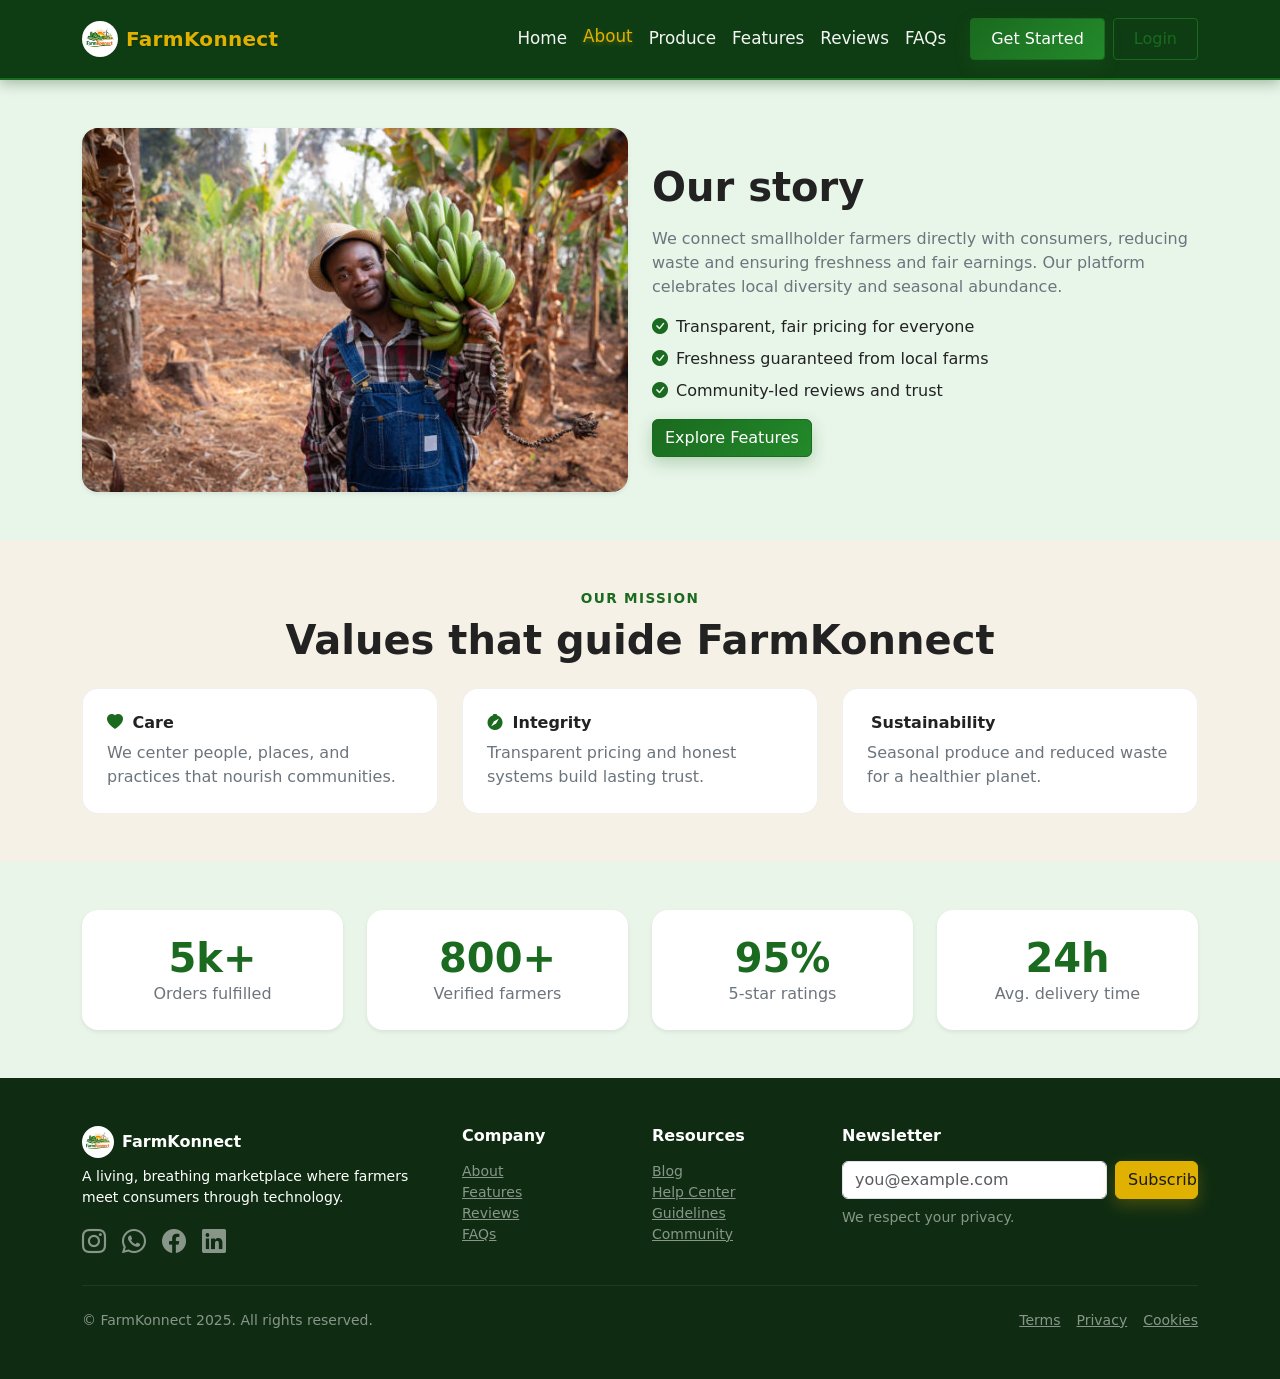
==== about.html @ ef6e6084 "projectFirstPush" ====
<!doctype html>
<html lang="en">

<head>
    <meta charset="utf-8" />
    <meta name="viewport" content="width=device-width, initial-scale=1" />
    <title>About — FarmKonnect</title>
    <link href="https://cdn.jsdelivr.net/npm/bootstrap@5.3.3/dist/css/bootstrap.min.css" rel="stylesheet"
        crossorigin="anonymous" />
    <link href="https://cdn.jsdelivr.net/npm/bootstrap-icons@1.11.3/font/bootstrap-icons.css" rel="stylesheet" />
    <link href="https://unpkg.com/aos@2.3.1/dist/aos.css" rel="stylesheet">
    <link rel="stylesheet" href="styles.css" />
</head>

<body>
    <header>
        <nav class="navbar navbar-expand-lg" aria-label="Primary">
            <div class="container">
                <a class="navbar-brand d-flex align-items-center gap-2" href="index.html">
                    <img src="assets/logo.png" alt="FarmKonnect logo" width="36" height="36"
                        class="rounded-circle object-fit-cover" />
                    <span class="fw-bold brand-text">FarmKonnect</span>
                </a>
                <button class="navbar-toggler" type="button" data-bs-toggle="collapse" data-bs-target="#primaryNav"
                    aria-controls="primaryNav" aria-expanded="false" aria-label="Toggle navigation">
                    <span class="navbar-toggler-icon"></span>
                </button>
                <div class="collapse navbar-collapse" id="primaryNav">
                    <ul class="navbar-nav ms-auto mb-2 mb-lg-0 align-items-lg-center">
                        <li class="nav-item"><a class="nav-link" href="index.html">Home</a></li>
                        <li class="nav-item"><a class="nav-link active" aria-current="page" href="about.html">About</a>
                        </li>
                        <li class="nav-item"><a class="nav-link" href="produce.html">Produce</a></li>
                        <li class="nav-item"><a class="nav-link" href="features.html">Features</a></li>
                        <li class="nav-item"><a class="nav-link" href="reviews.html">Reviews</a></li>
                        <li class="nav-item"><a class="nav-link" href="faqs.html">FAQs</a></li>
                        <li class="nav-item ms-lg-3 me-2"><a class="btn btn-ojaya btn-sm" href="signup.html">Get
                                Started</a></li>
                        <li class="nav-item"><a class="btn btn-outline-ojaya btn-sm" href="login.html">Login</a></li>
                    </ul>
                </div>
            </div>
        </nav>
    </header>

    <main>
        <section class="py-5 section-light-green">
            <div class="container">
                <div class="row align-items-center g-4">
                    <div class="col-lg-6" data-aos="fade-right">
                        <img src="/img/hero.jpg" class="img-fluid rounded-4 shadow-sm"
                            alt="Farmer harvesting fresh produce" loading="lazy" />
                    </div>
                    <div class="col-lg-6">
                        <h2 class="fw-bold h1 mb-3" data-aos="fade-left">Our story</h2>
                        <p class="text-secondary" data-aos="fade-left" data-aos-delay="100">We connect smallholder farmers directly with consumers, reducing waste
                            and ensuring freshness and fair earnings. Our platform celebrates local diversity and
                            seasonal abundance.</p>
                        <ul class="list-unstyled" data-aos="fade-left" data-aos-delay="200">
                            <li class="d-flex align-items-start gap-2 mb-2"><i
                                    class="bi bi-check-circle-fill text-ojaya"></i><span>Transparent, fair pricing for
                                    everyone</span></li>
                            <li class="d-flex align-items-start gap-2 mb-2"><i
                                    class="bi bi-check-circle-fill text-ojaya"></i><span>Freshness guaranteed from local
                                    farms</span></li>
                            <li class="d-flex align-items-start gap-2"><i
                                    class="bi bi-check-circle-fill text-ojaya"></i><span>Community-led reviews and
                                    trust</span></li>
                        </ul>
                        <a href="features.html" class="btn btn-ojaya" data-aos="fade-left" data-aos-delay="300">Explore Features</a>
                    </div>
                </div>
            </div>
        </section>
        <section class="py-5 section-beige">
            <div class="container">
                <div class="text-center mb-4">
                    <p class="overline text-uppercase fw-semibold text-ojaya mb-2">Our Mission</p>
                    <h2 class="fw-bold h1 mb-3">Values that guide FarmKonnect</h2>
                </div>
                <div class="row g-4">
                    <div class="col-md-4">
                        <div class="feature-card p-4 h-100">
                            <h6 class="fw-bold mb-2"><i class="bi bi-heart-fill text-ojaya me-1"></i> Care</h6>
                            <p class="text-secondary mb-0">We center people, places, and practices that nourish communities.</p>
                        </div>
                    </div>
                    <div class="col-md-4">
                        <div class="feature-card p-4 h-100">
                            <h6 class="fw-bold mb-2"><i class="bi bi-compass-fill text-ojaya me-1"></i> Integrity</h6>
                            <p class="text-secondary mb-0">Transparent pricing and honest systems build lasting trust.</p>
                        </div>
                    </div>
                    <div class="col-md-4">
                        <div class="feature-card p-4 h-100">
                            <h6 class="fw-bold mb-2"><i class="bi bi-seedling text-ojaya me-1"></i> Sustainability</h6>
                            <p class="text-secondary mb-0">Seasonal produce and reduced waste for a healthier planet.</p>
                        </div>
                    </div>
                </div>
            </div>
        </section>

        <section class="py-5 section-sage">
            <div class="container">
                <div class="row text-center g-4">
                    <div class="col-6 col-md-3">
                        <div class="p-4 bg-white rounded-4 shadow-sm">
                            <div class="display-6 fw-bold text-ojaya">5k+</div>
                            <div class="text-secondary">Orders fulfilled</div>
                        </div>
                    </div>
                    <div class="col-6 col-md-3">
                        <div class="p-4 bg-white rounded-4 shadow-sm">
                            <div class="display-6 fw-bold text-ojaya">800+</div>
                            <div class="text-secondary">Verified farmers</div>
                        </div>
                    </div>
                    <div class="col-6 col-md-3">
                        <div class="p-4 bg-white rounded-4 shadow-sm">
                            <div class="display-6 fw-bold text-ojaya">95%</div>
                            <div class="text-secondary">5-star ratings</div>
                        </div>
                    </div>
                    <div class="col-6 col-md-3">
                        <div class="p-4 bg-white rounded-4 shadow-sm">
                            <div class="display-6 fw-bold text-ojaya">24h</div>
                            <div class="text-secondary">Avg. delivery time</div>
                        </div>
                    </div>
                </div>
            </div>
        </section>
    </main>

    <footer class="footer text-white">
        <div class="container py-5">
            <div class="row g-4">
                <div class="col-md-6 col-lg-4">
                    <div class="d-flex align-items-center gap-2 mb-2">
                        <img src="assets/logo.png" alt="FarmKonnect logo" width="32" height="32"
                            class="rounded-circle object-fit-cover" />
                        <span class="fw-bold">FarmKonnect</span>
                    </div>
                    <p class="small mb-3">A living, breathing marketplace where farmers meet consumers through
                        technology.</p>
                    <div class="d-flex gap-3">
                        <a class="text-white-50 hover-white" href="#" aria-label="Instagram"><i
                                class="bi bi-instagram fs-4"></i></a>
                        <a class="text-white-50 hover-white" href="#" aria-label="Twitter"><i
                                class="bi bi-whatsapp fs-4"></i></a>
                        <a class="text-white-50 hover-white" href="#" aria-label="Facebook"><i
                                class="bi bi-facebook fs-4"></i></a>
                        <a class="text-white-50 hover-white" href="#" aria-label="LinkedIn"><i
                                class="bi bi-linkedin fs-4"></i></a>
                    </div>
                </div>
                <div class="col-6 col-lg-2">
                    <h6 class="fw-semibold mb-3">Company</h6>
                    <ul class="list-unstyled small">
                        <li><a class="text-white-50 hover-white" href="about.html">About</a></li>
                        <li><a class="text-white-50 hover-white" href="features.html">Features</a></li>
                        <li><a class="text-white-50 hover-white" href="reviews.html">Reviews</a></li>
                        <li><a class="text-white-50 hover-white" href="faqs.html">FAQs</a></li>
                    </ul>
                </div>
                <div class="col-6 col-lg-2">
                    <h6 class="fw-semibold mb-3">Resources</h6>
                    <ul class="list-unstyled small">
                        <li><a class="text-white-50 hover-white" href="#">Blog</a></li>
                        <li><a class="text-white-50 hover-white" href="#">Help Center</a></li>
                        <li><a class="text-white-50 hover-white" href="#">Guidelines</a></li>
                        <li><a class="text-white-50 hover-white" href="#">Community</a></li>
                    </ul>
                </div>
                <div class="col-lg-4">
                    <h6 class="fw-semibold mb-3">Newsletter</h6>
                    <form class="d-flex gap-2">
                        <label for="newsletterEmail" class="visually-hidden">Email</label>
                        <input id="newsletterEmail" type="email" class="form-control" placeholder="you@example.com"
                            required />
                        <button type="submit" class="btn btn-gold">Subscribe</button>
                    </form>
                    <p class="small text-white-50 mt-2">We respect your privacy.</p>
                </div>
            </div>
            <hr class="border-white-25 my-4" />
            <div class="d-flex flex-column flex-md-row justify-content-between align-items-center small text-white-50">
                <p class="mb-2 mb-md-0">© FarmKonnect 2025. All rights reserved.</p>
                <div class="d-flex gap-3">
                    <a class="text-white-50 hover-white" href="#">Terms</a>
                    <a class="text-white-50 hover-white" href="#">Privacy</a>
                    <a class="text-white-50 hover-white" href="#">Cookies</a>
                </div>
            </div>
        </div>
    </footer>

    <script src="https://cdn.jsdelivr.net/npm/bootstrap@5.3.3/dist/js/bootstrap.bundle.min.js"
        crossorigin="anonymous"></script>
    
    <!-- Navbar scroll effect -->
    <script>
        window.addEventListener('scroll', function() {
            const navbar = document.querySelector('.navbar');
            if (window.scrollY > 50) {
                navbar.classList.add('scrolled');
            } else {
                navbar.classList.remove('scrolled');
            }
        });
    </script>
    
    <script src="https://unpkg.com/aos@2.3.1/dist/aos.js"></script>
    <script>
        AOS.init({
            duration: 800,
            once: true,
            offset: 100,
            easing: 'ease-out-cubic'
        });
    </script>
</body>

</html>
---- styles.css ----
/* 
  Ojà'yà Landing Page Styles (No custom JS)
  - Uses Bootstrap 5 + custom CSS (variables, animations)
  - CSS-only for natural animations and on-load reveals
  - AOS library for scroll animations
*/

:root {
    --green: #1A6A1F;
    --dark-green: #0f3d13;
    --gold: #E0B100;
    --beige: #F5F1E6;
    --white: #FFFFFF;
    --sage: #EAF5EA;
    --light-green: #e8f5e9;
    --cream: #fffbf0;

    --text: #222222;
    --muted: #6c757d;
}

html {
    scroll-behavior: smooth;
}

body {
    color: var(--text);
    background: var(--white);
    font-feature-settings: "liga" 1, "calt" 1;
}

/* Accessibility helpers */
.visually-hidden-focusable:active,
.visually-hidden-focusable:focus {
    position: static;
    width: auto;
    height: auto;
    overflow: visible;
    clip: auto;
    white-space: normal;
}

/* Brand accent */
.brand-text {
    color: var(--green);
    letter-spacing: 0.3px;
}

/* Utility */
.text-ojaya {
    color: var(--green) !important;
}

.bg-beige {
    background: var(--beige);
}

.overline {
    letter-spacing: 0.1em;
    font-size: 0.85rem;
}

.object-fit-cover {
    object-fit: cover;
}

/* Buttons */
.btn-ojaya {
    --bs-btn-color: #fff;
    --bs-btn-bg: var(--green);
    --bs-btn-border-color: var(--green);
    --bs-btn-hover-bg: #145218;
    --bs-btn-hover-border-color: #145218;
    --bs-btn-focus-shadow-rgb: 26, 106, 31;
    transform: translateZ(0);
    transition: transform .2s ease, box-shadow .2s ease, opacity .2s ease;
    box-shadow: 0 6px 16px rgba(26, 106, 31, 0.25);
    background-image: linear-gradient(135deg, var(--green), #238a2a);
}

.btn-ojaya:hover {
    transform: translateY(-2px) scale(1.02);
    box-shadow: 0 10px 24px rgba(26, 106, 31, 0.28);
}

.btn-outline-ojaya {
    --bs-btn-color: var(--green);
    --bs-btn-border-color: var(--green);
    --bs-btn-hover-color: #fff;
    --bs-btn-hover-bg: var(--green);
    --bs-btn-hover-border-color: var(--green);
    transition: transform .2s ease, box-shadow .2s ease;
}

.btn-outline-ojaya:hover {
    transform: translateY(-2px);
    box-shadow: 0 6px 18px rgba(26, 106, 31, .18);
}

.btn-gold {
    --bs-btn-color: #1a1a1a;
    --bs-btn-bg: var(--gold);
    --bs-btn-border-color: var(--gold);
    --bs-btn-hover-bg: #f0c200;
    --bs-btn-hover-border-color: #f0c200;
    transition: transform .2s ease, box-shadow .2s ease;
    box-shadow: 0 6px 16px rgba(224, 177, 0, 0.25);
}

.btn-gold:hover {
    transform: translateY(-2px);
    box-shadow: 0 10px 24px rgba(224, 177, 0, 0.28);
}

/* Navbar - Sticky with color change on scroll */
header {
    position: sticky;
    top: 0;
    z-index: 1030;
}

.navbar {
    background-color: var(--dark-green) !important;
    backdrop-filter: blur(10px);
    border-bottom: 2px solid var(--green);
    box-shadow: 0 4px 12px rgba(15, 61, 19, 0.3) !important;
    transition: background-color 0.3s ease, border-color 0.3s ease, box-shadow 0.3s ease;
    padding: 1rem 0;
}

/* Scrolled navbar - white background */
.navbar.scrolled {
    background-color: var(--white) !important;
    border-bottom: 2px solid rgba(26, 106, 31, 0.15);
    box-shadow: 0 4px 12px rgba(0, 0, 0, 0.1) !important;
}

.navbar .navbar-brand .brand-text {
    color: var(--gold) !important;
    text-shadow: 0 1px 2px rgba(0,0,0,0.2);
    transition: color 0.3s ease, text-shadow 0.3s ease;
}

.navbar.scrolled .navbar-brand .brand-text {
    color: var(--green) !important;
    text-shadow: none;
}

.navbar .nav-link {
    color: rgba(255,255,255,0.95) !important;
    font-weight: 500;
    font-size: 1.05rem;
    transition: color .3s ease, transform .2s ease, text-shadow .2s ease;
}

.navbar.scrolled .nav-link {
    color: var(--text) !important;
}

.navbar .nav-link:hover,
.navbar .nav-link.active {
    color: var(--gold) !important;
    transform: translateY(-2px);
    text-shadow: 0 2px 4px rgba(224, 177, 0, 0.3);
}

.navbar.scrolled .nav-link:hover,
.navbar.scrolled .nav-link.active {
    color: var(--green) !important;
    text-shadow: none;
}

.navbar-toggler {
    border-color: rgba(255,255,255,0.3);
}

.navbar.scrolled .navbar-toggler {
    border-color: rgba(26, 106, 31, 0.3);
}

.navbar-toggler-icon {
    filter: brightness(0) invert(1);
}

.navbar.scrolled .navbar-toggler-icon {
    filter: none;
}

/* Increase button size in navbar */
.navbar .btn-sm {
    padding: 0.5rem 1.25rem;
    font-size: 1rem;
}

/* Hero */
.hero {
    background: linear-gradient(180deg, #fff 0%, #fff 60%, var(--beige) 100%);
}

/* Hero with background image and overlay */
.hero-image {
    min-height: 72vh;
    background: url('assets/hero.jpg') center/cover no-repeat;
}
.hero-image .hero-overlay {
    position: absolute;
    inset: 0;
    background: linear-gradient(180deg, rgba(0,0,0,.45), rgba(0,0,0,.25));
}

.hero .hero-art {
    width: min(520px, 100%);
    aspect-ratio: 1 / 1;
    color: var(--green);
}

.hero .sprout {
    width: 100%;
    height: 100%;
    display: block;
}

/* Sprouting plant */
.sprout-stem {
    stroke-dasharray: 1000;
    stroke-dashoffset: 1000;
    animation: sproutDraw 2.2s ease forwards .2s;
}

.sprout-leaf {
    opacity: 0;
    transform-origin: center;
    transform: scale(.8) translateY(8px);
    animation: leafPop .8s cubic-bezier(.2, .65, .3, 1) forwards 1.8s;
}

@keyframes sproutDraw {
    to {
        stroke-dashoffset: 0;
    }
}

@keyframes leafPop {
    from {
        opacity: 0;
        transform: scale(.8) translateY(8px);
    }

    to {
        opacity: 1;
        transform: scale(1) translateY(0);
    }
}

/* Floating leaves */
.floating-leaves {
    position: absolute;
    inset: 0;
    pointer-events: none;
}

.leaf {
    position: absolute;
    width: 56px;
    height: 28px;
    fill: #2ea736;
    opacity: .75;
    filter: drop-shadow(0 6px 10px rgba(0, 0, 0, .12));
    animation: floatY 6s ease-in-out infinite, floatSide 12s linear infinite;
}

.leaf-1 {
    top: 10%;
    left: 10%;
    animation-delay: .2s, 0s;
}

.leaf-2 {
    top: 20%;
    right: 15%;
    animation-delay: .6s, 1s;
}

.leaf-3 {
    bottom: 15%;
    left: 20%;
    animation-delay: 1s, 2s;
}

.leaf-4 {
    bottom: 10%;
    right: 25%;
    animation-delay: 1.2s, 3s;
}

@keyframes floatY {

    0%,
    100% {
        transform: translateY(0) rotate(0deg);
    }

    50% {
        transform: translateY(-14px) rotate(8deg);
    }
}

@keyframes floatSide {
    0% {
        transform: translateX(0);
    }

    50% {
        transform: translateX(16px);
    }

    100% {
        transform: translateX(0);
    }
}

/* Soft background blob */
.hero-bg-shape {
    position: absolute;
    inset: auto -10% -10% -10%;
    height: 40%;
    background: radial-gradient(60% 60% at 50% 0%, var(--beige), transparent 65%);
    z-index: -1;
}

/* Alternating background helpers with distinct colors */
.bg-sage { background: var(--sage); }
.bg-light-green { background: var(--light-green); }
.bg-cream { background: var(--cream); }
.section-sage { background: var(--sage); }
.section-beige { background: var(--beige); }
.section-light-green { background: var(--light-green); }
.section-cream { background: var(--cream); }

/* Feature & Why cards */
.feature-card,
.why-card {
    border-radius: 16px;
    background: #fff;
    border: 1px solid rgba(0, 0, 0, 0.06);
    transition: transform .2s ease, box-shadow .2s ease;
}

.feature-card:hover,
.why-card:hover {
    transform: translateY(-4px);
    box-shadow: 0 12px 26px rgba(0, 0, 0, .08);
}

.icon-wrap i {
    color: var(--green);
}

/* Review card */
.review-card {
    max-width: 760px;
    background: #fff;
    border-radius: 16px;
    border: 1px solid rgba(0, 0, 0, 0.06);
    padding: 32px;
    text-align: center;
    box-shadow: 0 10px 24px rgba(0, 0, 0, .06);
}

/* CTA Join Section */
.cta-join {
    background: linear-gradient(135deg, var(--green), #238a2a, #2dbd3a);
    position: relative;
}

.cta-join::after {
    content: "";
    position: absolute;
    inset: 0;
    background: radial-gradient(60% 60% at 50% 40%, rgba(255, 255, 255, .08), transparent 70%);
    pointer-events: none;
}

/* Footer */
.footer {
    background: #0f2c12;
}

.footer .hover-white:hover {
    color: #fff !important;
}

.footer .border-white-25 {
    border-color: rgba(255, 255, 255, .25) !important;
}

/* On-load reveal (CSS-only; not scroll-based) */
.reveal-load {
    opacity: 0;
    transform: translateY(24px);
    animation: revealUp .8s cubic-bezier(.2, .65, .3, 1) forwards;
}

.reveal-load[style*="--delay"] {
    animation-delay: var(--delay);
}

@keyframes revealUp {
    to {
        opacity: 1;
        transform: translateY(0);
    }
}

/* Reduced motion */
@media (prefers-reduced-motion: reduce) {
    html {
        scroll-behavior: auto;
    }

    .sprout-stem,
    .sprout-leaf,
    .leaf,
    .reveal-load {
        animation: none !important;
        opacity: 1 !important;
        transform: none !important;
    }
}

/* Card lift effects: apply to generic cards and portals */
.card,
.portal-card,
.review-card {
    border-radius: 16px;
    border: 1px solid rgba(0, 0, 0, 0.06);
    transition: transform .25s cubic-bezier(.2, .65, .3, 1), box-shadow .25s cubic-bezier(.2, .65, .3, 1);
    will-change: transform, box-shadow;
}
.img{
    background-position: center;
    background-size: cover;
    background-repeat: no-repeat;
    width: 100vw;
    min-height: 72vh;
}

.card:hover,
.portal-card:hover,
.review-card:hover {
    transform: translateY(-6px) scale(1.01);
    box-shadow: 0 16px 32px rgba(0, 0, 0, .12);
    animation: pulse-shadow 1.5s ease-in-out infinite;
}

/* Pulse shadow animation for hovered cards */
@keyframes pulse-shadow {
    0%, 100% {
        box-shadow: 0 16px 32px rgba(0, 0, 0, .12);
    }
    50% {
        box-shadow: 0 20px 40px rgba(26, 106, 31, .15);
    }
}

/* Animated underline for CTAs */
.btn-ojaya,
.btn-gold {
    position: relative;
    overflow: hidden;
}

.btn-ojaya::before,
.btn-gold::before {
    content: '';
    position: absolute;
    bottom: 0;
    left: -100%;
    width: 100%;
    height: 2px;
    background: rgba(255,255,255,0.5);
    transition: left 0.3s ease;

}

.btn-ojaya:hover::before,
.btn-gold:hover::before {
    left: 100%;
}

/* Icon float animation */
@keyframes float-icon {
    0%, 100% { transform: translateY(0); }
    50% { transform: translateY(-8px); }
}

.icon-wrap i {
    animation: float-icon 3s ease-in-out infinite;
}

.icon-wrap:hover i {
    animation-play-state: paused;
    transform: scale(1.1);
}

/* Responsive tweaks */
@media (max-width: 991.98px) {
    .hero .display-5 {
        font-size: 2rem;
    }
}

@media (max-width: 575.98px) {
    .btn {
        font-size: 0.95rem;
    }
}
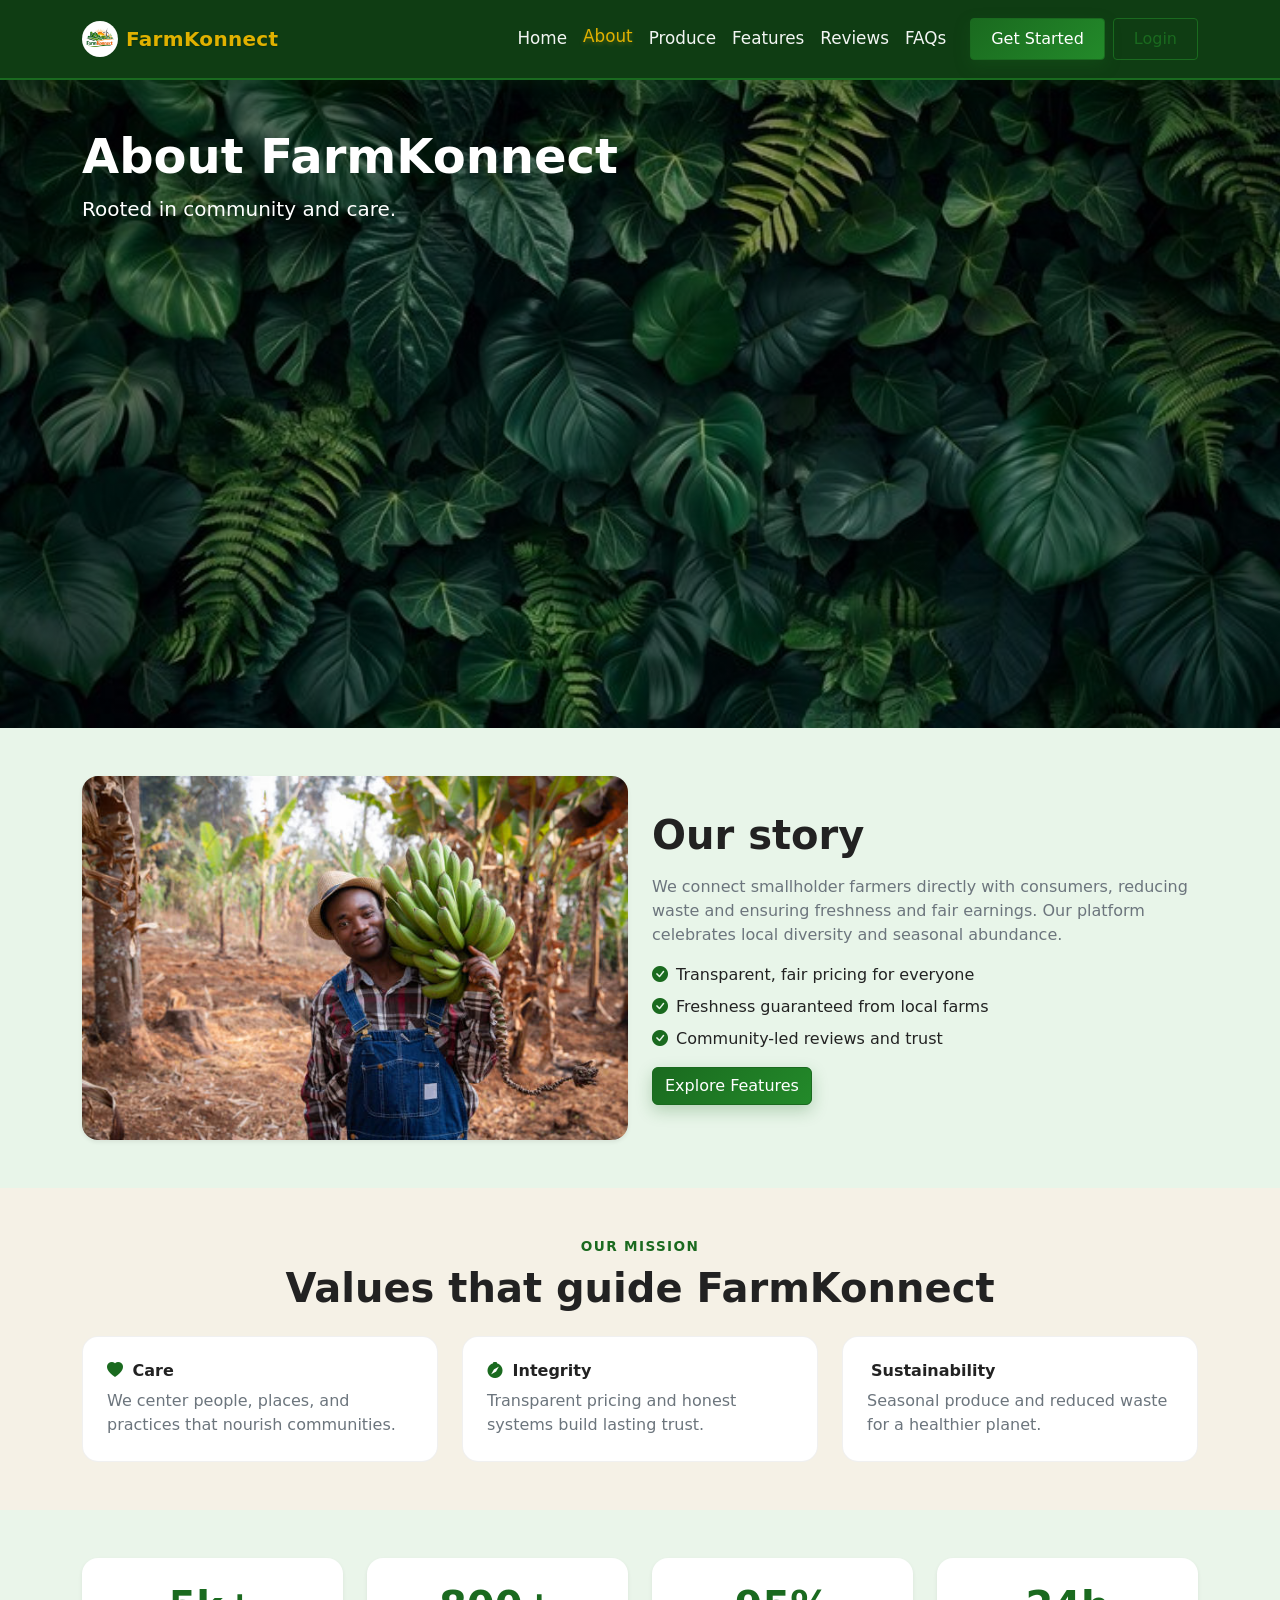
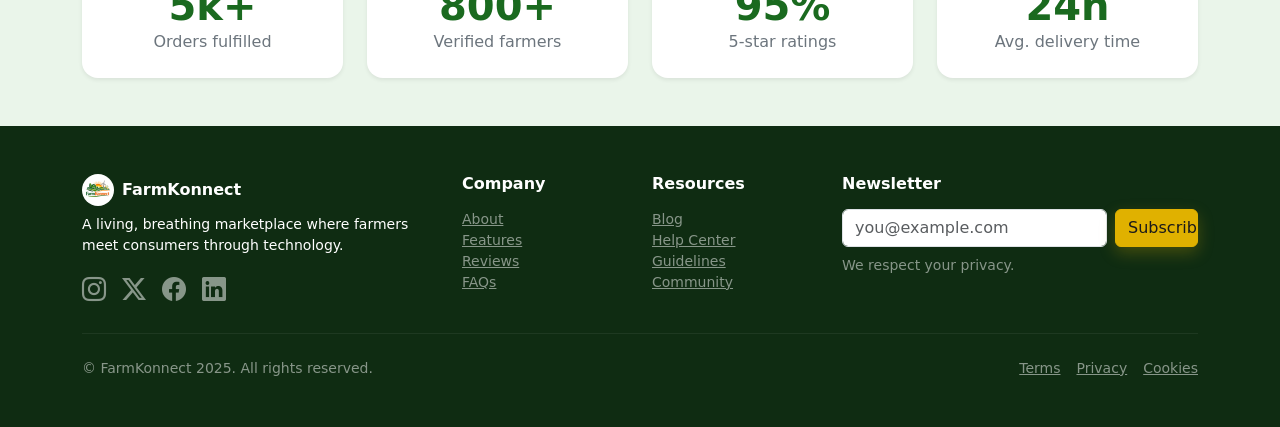
==== commit d9c08adf: "Implement local auth, secure dashboard, and fix image assets" ====
--- a/about.html
+++ b/about.html
@@ -44,11 +44,19 @@
     </header>
 
     <main>
+        <section class="hero hero-image position-relative text-white">
+            <div class="hero-overlay"></div>
+            <div class="container py-5 position-relative">
+                <h1 class="display-5 fw-bold">About FarmKonnect</h1>
+                <p class="lead">Rooted in community and care.</p>
+            </div>
+        </section>
+
         <section class="py-5 section-light-green">
             <div class="container">
                 <div class="row align-items-center g-4">
                     <div class="col-lg-6" data-aos="fade-right">
-                        <img src="/img/hero.jpg" class="img-fluid rounded-4 shadow-sm"
+                        <img src="assets/about.jpg" class="img-fluid rounded-4 shadow-sm"
                             alt="Farmer harvesting fresh produce" loading="lazy" />
                     </div>
                     <div class="col-lg-6">
@@ -148,7 +156,7 @@
                         <a class="text-white-50 hover-white" href="#" aria-label="Instagram"><i
                                 class="bi bi-instagram fs-4"></i></a>
                         <a class="text-white-50 hover-white" href="#" aria-label="Twitter"><i
-                                class="bi bi-whatsapp fs-4"></i></a>
+                                class="bi bi-twitter-x fs-4"></i></a>
                         <a class="text-white-50 hover-white" href="#" aria-label="Facebook"><i
                                 class="bi bi-facebook fs-4"></i></a>
                         <a class="text-white-50 hover-white" href="#" aria-label="LinkedIn"><i
--- a/styles.css
+++ b/styles.css
@@ -437,13 +437,6 @@
     transition: transform .25s cubic-bezier(.2, .65, .3, 1), box-shadow .25s cubic-bezier(.2, .65, .3, 1);
     will-change: transform, box-shadow;
 }
-.img{
-    background-position: center;
-    background-size: cover;
-    background-repeat: no-repeat;
-    width: 100vw;
-    min-height: 72vh;
-}
 
 .card:hover,
 .portal-card:hover,
@@ -480,7 +473,6 @@
     height: 2px;
     background: rgba(255,255,255,0.5);
     transition: left 0.3s ease;
-
 }
 
 .btn-ojaya:hover::before,
@@ -516,3 +508,95 @@
     }
 }
 
+/* Dashboard experience */
+.dashboard-shell {
+    background:
+        radial-gradient(120% 90% at 0% 0%, rgba(26, 106, 31, 0.08), transparent 42%),
+        radial-gradient(120% 90% at 100% 100%, rgba(224, 177, 0, 0.12), transparent 48%),
+        var(--light-green);
+}
+
+.dashboard-hero {
+    background: linear-gradient(140deg, #ffffff 0%, #f8fff8 48%, #fef9e8 100%);
+}
+
+.metric-card {
+    background: #fff;
+    border: 1px solid rgba(0, 0, 0, 0.08);
+    box-shadow: 0 8px 20px rgba(0, 0, 0, 0.05);
+}
+
+.metric-green {
+    border-color: rgba(26, 106, 31, 0.25);
+}
+
+.metric-gold {
+    border-color: rgba(224, 177, 0, 0.4);
+}
+
+.dashboard-table thead th {
+    font-size: 0.8rem;
+    text-transform: uppercase;
+    letter-spacing: 0.04em;
+    color: #617266;
+    border-bottom-color: rgba(0, 0, 0, 0.08);
+}
+
+.dashboard-table tbody td {
+    font-size: 0.95rem;
+    border-bottom-color: rgba(0, 0, 0, 0.06);
+}
+
+.status-pill {
+    display: inline-flex;
+    align-items: center;
+    border-radius: 999px;
+    padding: 0.25rem 0.75rem;
+    font-size: 0.75rem;
+    font-weight: 600;
+}
+
+.status-pill.warning {
+    background: #fff4da;
+    color: #946800;
+}
+
+.status-pill.info {
+    background: #e8f4ff;
+    color: #0f4f85;
+}
+
+.status-pill.success {
+    background: #e8f7ec;
+    color: #1f6a30;
+}
+
+.status-pill.danger {
+    background: #ffe9e9;
+    color: #9e2424;
+}
+
+.catalog-item,
+.insight-card {
+    background: #fff;
+}
+
+.stock-track {
+    width: 100%;
+    height: 9px;
+    border-radius: 999px;
+    background: #ecf1ec;
+    overflow: hidden;
+}
+
+.stock-fill {
+    display: block;
+    height: 100%;
+    border-radius: 999px;
+    background: linear-gradient(90deg, var(--green), #2f9a38);
+}
+
+.security-panel {
+    background: linear-gradient(160deg, #ffffff 0%, #f6fff6 100%);
+    border: 1px solid rgba(26, 106, 31, 0.14);
+}
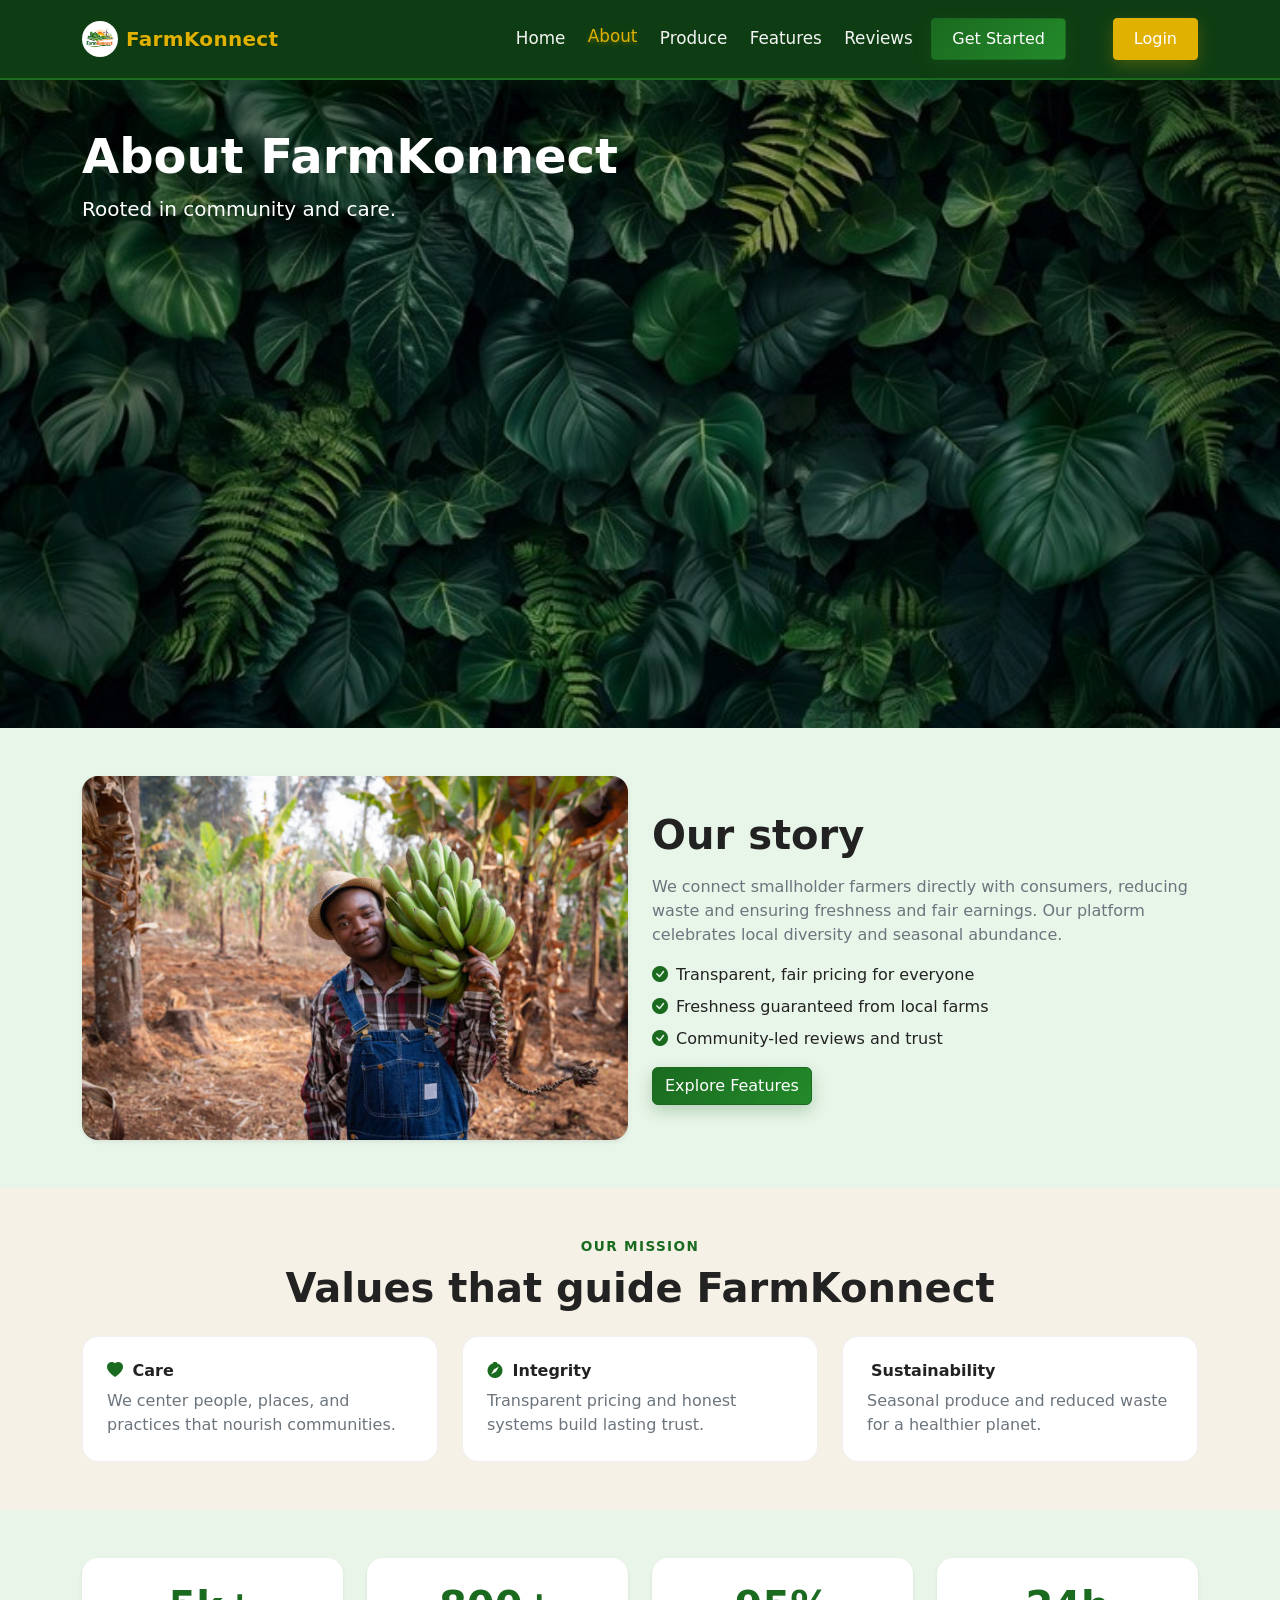
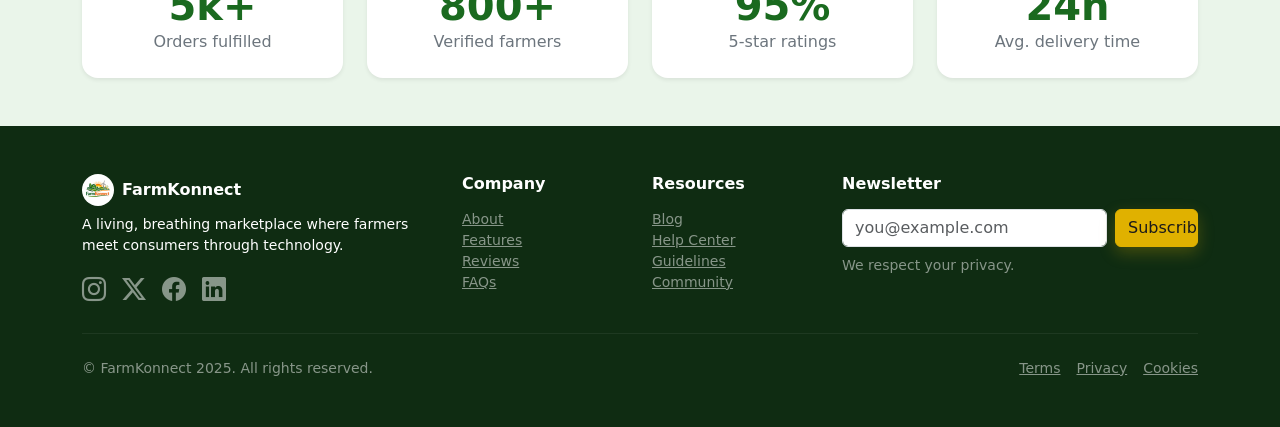
==== commit e84e46ef: "Workability updates- Shopping experience added" ====
--- a/about.html
+++ b/about.html
@@ -26,7 +26,7 @@
                     <span class="navbar-toggler-icon"></span>
                 </button>
                 <div class="collapse navbar-collapse" id="primaryNav">
-                    <ul class="navbar-nav ms-auto mb-2 mb-lg-0 align-items-lg-center">
+                    <ul class="navbar-nav site-nav-links mb-2 mb-lg-0 align-items-lg-center">
                         <li class="nav-item"><a class="nav-link" href="index.html">Home</a></li>
                         <li class="nav-item"><a class="nav-link active" aria-current="page" href="about.html">About</a>
                         </li>
@@ -36,7 +36,7 @@
                         <li class="nav-item"><a class="nav-link" href="faqs.html">FAQs</a></li>
                         <li class="nav-item ms-lg-3 me-2"><a class="btn btn-ojaya btn-sm" href="signup.html">Get
                                 Started</a></li>
-                        <li class="nav-item"><a class="btn btn-outline-ojaya btn-sm" href="login.html">Login</a></li>
+                        <li class="nav-item"><a class="btn btn-brown btn-sm" href="login.html">Login</a></li>
                     </ul>
                 </div>
             </div>
--- a/styles.css
+++ b/styles.css
@@ -14,6 +14,7 @@
     --sage: #EAF5EA;
     --light-green: #e8f5e9;
     --cream: #fffbf0;
+    --brown: #8b5e34;
 
     --text: #222222;
     --muted: #6c757d;
@@ -62,6 +63,117 @@
 
 .object-fit-cover {
     object-fit: cover;
+}
+
+/* Keep product cards visually consistent despite different source image sizes. */
+.card-img-top {
+    width: 100%;
+    height: 220px;
+    object-fit: cover;
+    object-position: center;
+}
+
+.partner-marquee,
+.review-marquee {
+    width: 100%;
+    overflow: hidden;
+    position: relative;
+}
+
+.partner-track,
+.review-track {
+    display: flex;
+    width: max-content;
+    align-items: center;
+    will-change: transform;
+}
+
+.partner-track {
+    animation: partnerScroll 34s linear infinite;
+}
+
+.partner-item {
+    width: clamp(150px, 19vw, 230px);
+    height: 110px;
+    margin-right: clamp(2rem, 5vw, 5rem);
+    display: grid;
+    place-items: center;
+    flex: 0 0 auto;
+}
+
+.partner-item img {
+    max-width: 100%;
+    max-height: 82px;
+    object-fit: contain;
+    opacity: 0.75;
+}
+
+.partner-item.partner-paystack img {
+    width: 170px;
+    max-width: 100%;
+    max-height: 140px;
+}
+
+.review-track {
+    gap: 1.5rem;
+    animation: reviewScroll 42s linear infinite;
+}
+
+.review-track .review-card {
+    width: min(520px, 78vw);
+    min-height: 190px;
+    flex: 0 0 auto;
+}
+
+.farmer-profile-link {
+    text-decoration: none;
+}
+
+.farmer-profile-link:hover {
+    text-decoration: underline;
+}
+
+.empty-catalog {
+    background: rgba(255, 255, 255, 0.72);
+    border: 1px dashed rgba(26, 106, 31, 0.3);
+    border-radius: 16px;
+}
+
+.supplier-profile-photo {
+    width: 88px;
+    height: 88px;
+    border-radius: 50%;
+    object-fit: cover;
+    border: 3px solid var(--sage);
+}
+
+.profile-stat {
+    display: flex;
+    flex-direction: column;
+    gap: 0.15rem;
+    padding: 0.65rem;
+    background: var(--cream);
+    border-radius: 8px;
+}
+
+.profile-stat span {
+    color: var(--muted);
+    font-size: 0.75rem;
+}
+
+.partner-marquee:hover .partner-track,
+.review-marquee:hover .review-track {
+    animation-play-state: paused;
+}
+
+@keyframes partnerScroll {
+    from { transform: translateX(0); }
+    to { transform: translateX(-50%); }
+}
+
+@keyframes reviewScroll {
+    from { transform: translateX(0); }
+    to { transform: translateX(calc(-50% - 0.75rem)); }
 }
 
 /* Buttons */
@@ -192,6 +304,46 @@
     font-size: 1rem;
 }
 
+.home-nav-links {
+    gap: 0.4rem;
+}
+
+.site-nav-links {
+    gap: 0.4rem;
+}
+
+.navbar .site-nav-links {
+    margin-left: auto !important;
+    margin-right: auto !important;
+    position: relative;
+    flex: 1;
+    justify-content: center;
+}
+
+@media (min-width: 992px) {
+    .navbar .site-nav-links > li:has(.btn) {
+        position: absolute;
+        top: 50%;
+        transform: translateY(-50%);
+    }
+
+    .navbar .site-nav-links > li:nth-last-child(1):has(.btn) {
+        right: 0;
+    }
+
+    .navbar .site-nav-links > li:nth-last-child(2):has(.btn) {
+        right: 7.75rem;
+    }
+
+    .navbar .site-nav-links > li:nth-last-child(3):has(.btn) {
+        right: 16rem;
+    }
+}
+
+.home-nav-actions {
+    flex-shrink: 0;
+}
+
 /* Hero */
 .hero {
     background: linear-gradient(180deg, #fff 0%, #fff 60%, var(--beige) 100%);
@@ -201,6 +353,37 @@
 .hero-image {
     min-height: 72vh;
     background: url('assets/hero.jpg') center/cover no-repeat;
+}
+
+.home-hero {
+    min-height: min(660px, calc(100vh - 76px));
+    display: flex;
+    align-items: center;
+    background-position: center;
+}
+
+.home-hero .hero-overlay {
+    background:
+        linear-gradient(180deg, rgba(15, 61, 19, .72), rgba(26, 106, 31, .78)),
+        linear-gradient(90deg, rgba(15, 61, 19, .2), rgba(15, 61, 19, .08));
+}
+
+.home-hero h1 {
+    max-width: 900px;
+    margin-inline: auto;
+    text-wrap: balance;
+}
+
+.home-hero .hero-accent {
+    color: var(--gold);
+}
+
+.home-hero .lead {
+    max-width: 680px;
+}
+
+.home-hero .btn {
+    min-width: 150px;
 }
 .hero-image .hero-overlay {
     position: absolute;
@@ -421,7 +604,9 @@
     .sprout-stem,
     .sprout-leaf,
     .leaf,
-    .reveal-load {
+    .reveal-load,
+    .partner-track,
+    .review-track {
         animation: none !important;
         opacity: 1 !important;
         transform: none !important;
@@ -497,6 +682,25 @@
 
 /* Responsive tweaks */
 @media (max-width: 991.98px) {
+    .home-nav-links {
+        gap: 0;
+    }
+
+    .navbar .site-nav-links {
+        flex: initial;
+    }
+
+    .navbar .site-nav-links > li:has(.btn) {
+        position: static;
+        transform: none;
+        margin-left: 0.25rem;
+        margin-right: 0.25rem;
+    }
+
+    .home-nav-actions {
+        padding-bottom: 0.5rem;
+    }
+
     .hero .display-5 {
         font-size: 2rem;
     }
@@ -599,4 +803,190 @@
 .security-panel {
     background: linear-gradient(160deg, #ffffff 0%, #f6fff6 100%);
     border: 1px solid rgba(26, 106, 31, 0.14);
+}
+
+/* Marketplace Cart Styles */
+.marketplace-toast {
+    position: fixed;
+    bottom: 1rem;
+    right: 1rem;
+    background: var(--green);
+    color: white;
+    padding: 1rem 1.5rem;
+    border-radius: 8px;
+    box-shadow: 0 4px 12px rgba(0,0,0,0.2);
+    opacity: 0;
+    transform: translateY(20px);
+    transition: opacity 0.3s ease, transform 0.3s ease;
+    z-index: 9999;
+}
+
+.marketplace-toast.is-visible {
+    opacity: 1;
+    transform: translateY(0);
+}
+
+.marketplace-toast.success {
+    background: var(--green);
+}
+
+.cart-badge {
+    position: relative;
+    display: inline-block;
+    overflow: visible !important;
+}
+
+.cart-count-badge,
+[data-cart-count] {
+    position: absolute;
+    top: -0.45rem;
+    right: -0.45rem;
+    background: var(--gold);
+    color: #1a1a1a;
+    font-size: 0.7rem;
+    font-weight: 700;
+    border-radius: 50%;
+    width: 1.25rem;
+    height: 1.25rem;
+    display: flex;
+    align-items: center;
+    justify-content: center;
+    transition: transform 0.2s ease;
+    line-height: 1;
+    z-index: 2;
+}
+
+.cart-modal .cart-line {
+    display: flex;
+    gap: 1rem;
+    padding: 1rem 0;
+    border-bottom: 1px solid rgba(0,0,0,0.08);
+    align-items: flex-start;
+}
+
+.cart-line-image {
+    width: 80px;
+    height: 80px;
+    object-fit: cover;
+    border-radius: 8px;
+}
+
+.quantity-control {
+    display: flex;
+    align-items: center;
+    gap: 0.5rem;
+    font-size: 0.9rem;
+}
+
+.quantity-control button {
+    background: #f0f0f0;
+    border: none;
+    width: 28px;
+    height: 28px;
+    border-radius: 4px;
+    cursor: pointer;
+    font-weight: 600;
+    transition: background 0.2s ease;
+}
+
+.quantity-control button:hover {
+    background: #e0e0e0;
+}
+
+.quantity-control span {
+    min-width: 24px;
+    text-align: center;
+}
+
+.remove-item {
+    background: transparent !important;
+    color: #dc3545 !important;
+    font-size: 0.8rem;
+    padding: 0.25rem 0.5rem !important;
+}
+
+.cart-summary {
+    background: var(--cream);
+    padding: 1rem;
+    border-radius: 8px;
+}
+
+.payment-instructions {
+    background: #fff8d9;
+    border: 1px solid rgba(224, 177, 0, 0.45);
+    border-radius: 8px;
+    padding: 0.85rem;
+}
+
+.admin-shell {
+    min-height: calc(100vh - 76px);
+    background: var(--light-green);
+}
+
+.admin-gate {
+    max-width: 440px;
+}
+
+.admin-order-row {
+    display: flex;
+    align-items: center;
+    justify-content: space-between;
+    gap: 1rem;
+    padding: 1rem 0;
+    border-bottom: 1px solid rgba(0, 0, 0, 0.08);
+}
+
+.admin-order-row:last-child {
+    border-bottom: 0;
+}
+
+.admin-product-thumb {
+    width: 64px;
+    height: 64px;
+    border-radius: 8px;
+    object-fit: cover;
+}
+
+.admin-price-input {
+    width: 115px;
+}
+
+@media (max-width: 575.98px) {
+    .admin-order-row {
+        align-items: flex-start;
+        flex-direction: column;
+    }
+}
+
+.empty-cart {
+    color: var(--muted);
+}
+
+.confirmation-icon {
+    color: var(--green);
+    font-size: 3rem;
+}
+
+[data-produce-card] {
+    transition: opacity 0.3s ease;
+}
+
+[data-produce-card].d-none {
+    display: none !important;
+}
+
+.btn-brown {
+    --bs-btn-color: #fff;
+    --bs-btn-bg: #E0B100;
+    --bs-btn-border-color: #E0B100;
+    --bs-btn-hover-color: #fff;
+    --bs-btn-hover-bg: #b98f00;
+    --bs-btn-hover-border-color: #b98f00;
+    box-shadow: 0 6px 16px rgba(224, 177, 0, 0.24);
+    transition: transform .2s ease, box-shadow .2s ease;
+}
+
+.btn-brown:hover {
+    transform: translateY(-2px);
+    box-shadow: 0 10px 24px rgba(224, 177, 0, 0.3);
 }
